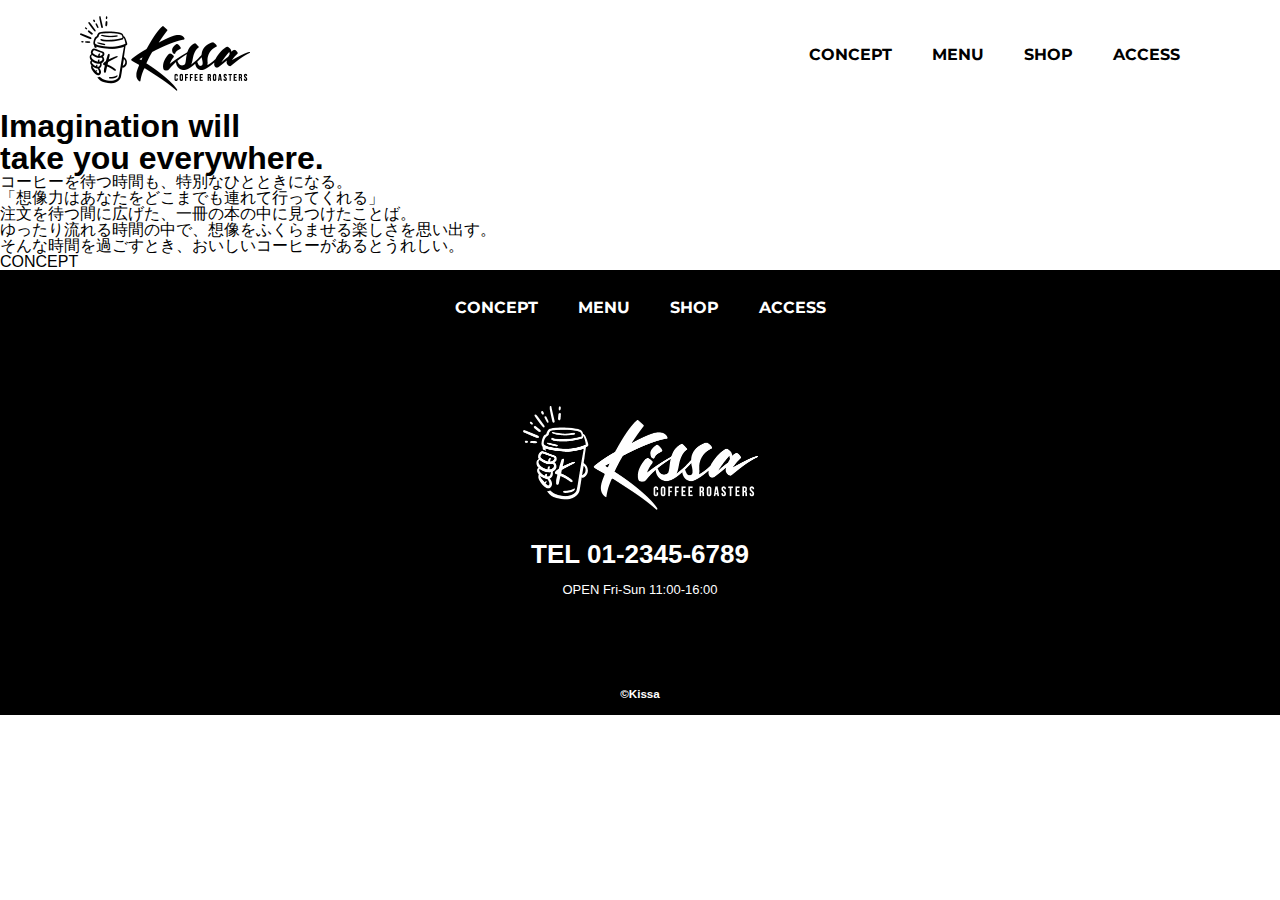
==== index.html @ 0927c1bd "6-2 フルスクリーンレイアウトのHTMLを書いてみよう" ====
<!DOCTYPE html>
<html lang="ja">

<head>
    <meta charset="UTF-8">
    <title>KISSA official website</title>
    <meta name="description" content="自家焙煎したこだわりのコーヒーと、思わず長居したくなるような居心地の良い空間を提供するカフェ「KISSA」のウェブサイトです。">
    <meta name="viewport" content="width=device-width, initial-scale=1.0">
    <script src="./js/toggle-menu.js"></script>
    <link href="./css/common.css" rel="stylesheet">
    <link href="./css/imdex.css" rel="stylesheet">
    <link rel="preconnect" href="https://fonts.googleapis.com">
    <link rel="preconnect" href="https://fonts.gstatic.com" crossorigin>
    <link href="https://fonts.googleapis.com/css2?family=Montserrat:wght@700&display=swap" rel="stylesheet">
</head>

<body>
    <header class="header">
        <div class="header-inner">
            <a class="header-logo" href="./index.html">
                <img src="./images/common/logo-header.png" alt="KISSA">
            </a>
            <button class="toggle-menu-button"></button>
            <div class="header-site-menu">
                <nav class="site-menu">
                    <ul>
                        <li><a href="./concept.html">CONCEPT</a></li>
                        <li><a href="./menu.html">MENU</a></li>
                        <li><a href="./shop.html">SHOP</a></li>
                        <li><a href="./access.html">ACCESS</a></li>
                    </ul>
                </nav>
            </div>
        </div>
    </header>

    <main class="main">
        <div class="first-view">
            <div class="first-view-text">
                <h1>Imagination will <br> take you everywhere.</h1>
                <p>コーヒーを待つ時間も、特別なひとときになる。</p>
            </div>
        </div>
        <div class="lead">
            「想像力はあなたをどこまでも連れて行ってくれる」<br>
            注文を待つ間に広げた、一冊の本の中に見つけたことば。<br>
            ゆったり流れる時間の中で、想像をふくらませる楽しさを思い出す。<br>
            そんな時間を過ごすとき、おいしいコーヒーがあるとうれしい。
        </div>
        <div class="link-button-area">
            <a class="link-button" href="./concept.html">CONCEPT</a>
        </div>
    </main>

    <footer class="footer">
        <nav class="site-menu">
            <ul>
                <li><a href="./concept.html">CONCEPT</a></li>
                <li><a href="./menu.html">MENU</a></li>
                <li><a href="./shop.html">SHOP</a></li>
                <li><a href="./access.html">ACCESS</a></li>
            </ul>
        </nav>
        <a class="footer-logo" href="./index.html">
            <img src="./images/common/logo-footer.png" alt="KISSA">
        </a>
        <p class="footer-tel">TEL 01-2345-6789</p>
        <p class="footer-time">OPEN Fri-Sun 11:00-16:00</p>
        <p class="copyright"><small>&copy;Kissa</small></p>
    </footer>
</body>

</html>
---- css/common.css ----
@charset "utf-8";

*,
::before,
::after {
    padding: 0;
    margin: 0;
    box-sizing: border-box;
}

ul,
ol {
    list-style: none;
}

a {
    color: inherit;
    text-decoration: none;
}

body {
    font-family: sans-serif;
    font-size: 16px;
    color: #000000;
    line-height: 1;
    background-color: #ffffff;
}

img {
    max-width: 100%;
}

.header-inner {
    max-width: 1200px;
    height: 110px;
    margin-left: auto;
    margin-right: auto;
    padding-left: 40px;
    padding-right: 40px;
    display: flex;
    justify-content: space-between;
    align-items: center;
}

.toggle-menu-button {
    display: none;
}

.header-logo {
    display: block;
    width: 170px;
}

.site-menu ul {
    display: flex;
}

.site-menu ul li {
    margin-left: 20px;
    margin-right: 20px;
}

.site-menu ul li a {
    font-family: 'Montserrat', sans-serif;
    font-weight: bold;
}

.footer {
    color: #ffffff;
    background-color: #000000;
    padding-top: 30px;
    padding-bottom: 15px;
    display: flex;
    flex-direction: column;
    align-items: center;
}

.footer-logo {
    display: block;
    width: 235px;
    margin-top: 90px;
}

.footer-tel {
    font-size: 26px;
    font-weight: bold;
    margin-top: 28px;
}

.footer-time {
    font-size: 13px;
    margin-top: 16px;
}

.copyright {
    font-size: 14px;
    font-weight: bold;
    margin-top: 90px;
}

@media (max-width: 800px) {
    .site-menu ul {
        display: block;
        text-align: center;
    }

    .site-menu li {
        margin-top: 20px;
    }

    .header {
        position: fixed;
        top: 0;
        left: 0;
        right: 0;
        background-color: #ffffff;
        height: 50px;
        z-index: 10;
        box-shadow: 0 3px 6px rgba(0, 0, 0, 0.1);
    }

    .header-inner {
        padding-left: 20px;
        padding-right: 20px;
        height: 100%;
        position: relative;
    }

    .header-logo {
        width: 100px;
    }

    .header-site-menu {
        position: absolute;
        top: 100%;
        left: 0;
        right: 0;
        color: #ffffff;
        background-color: #736E62;
        padding-top: 30px;
        padding-bottom: 50px;
        display: none;
    }

    .header-site-menu.is-show {
        display: block;
    }

    .toggle-menu-button {
        display: block;
        width: 44px;
        height: 34px;
        background-image: url(../images/common/icon-menu.png);
        background-size: 50%;
        background-position: center;
        background-color: transparent;
        background-repeat: no-repeat;
        border: none;
        border-radius: 0;
        outline: noe;
    }

    .main {
        padding-top: 50px;
    }

    .footer-logo {
        margin-top: 60px;
    }

    .footer-tel {
        font-size: 20px;
    }

    .copyright {
        margin-top: 50px;
    }
}
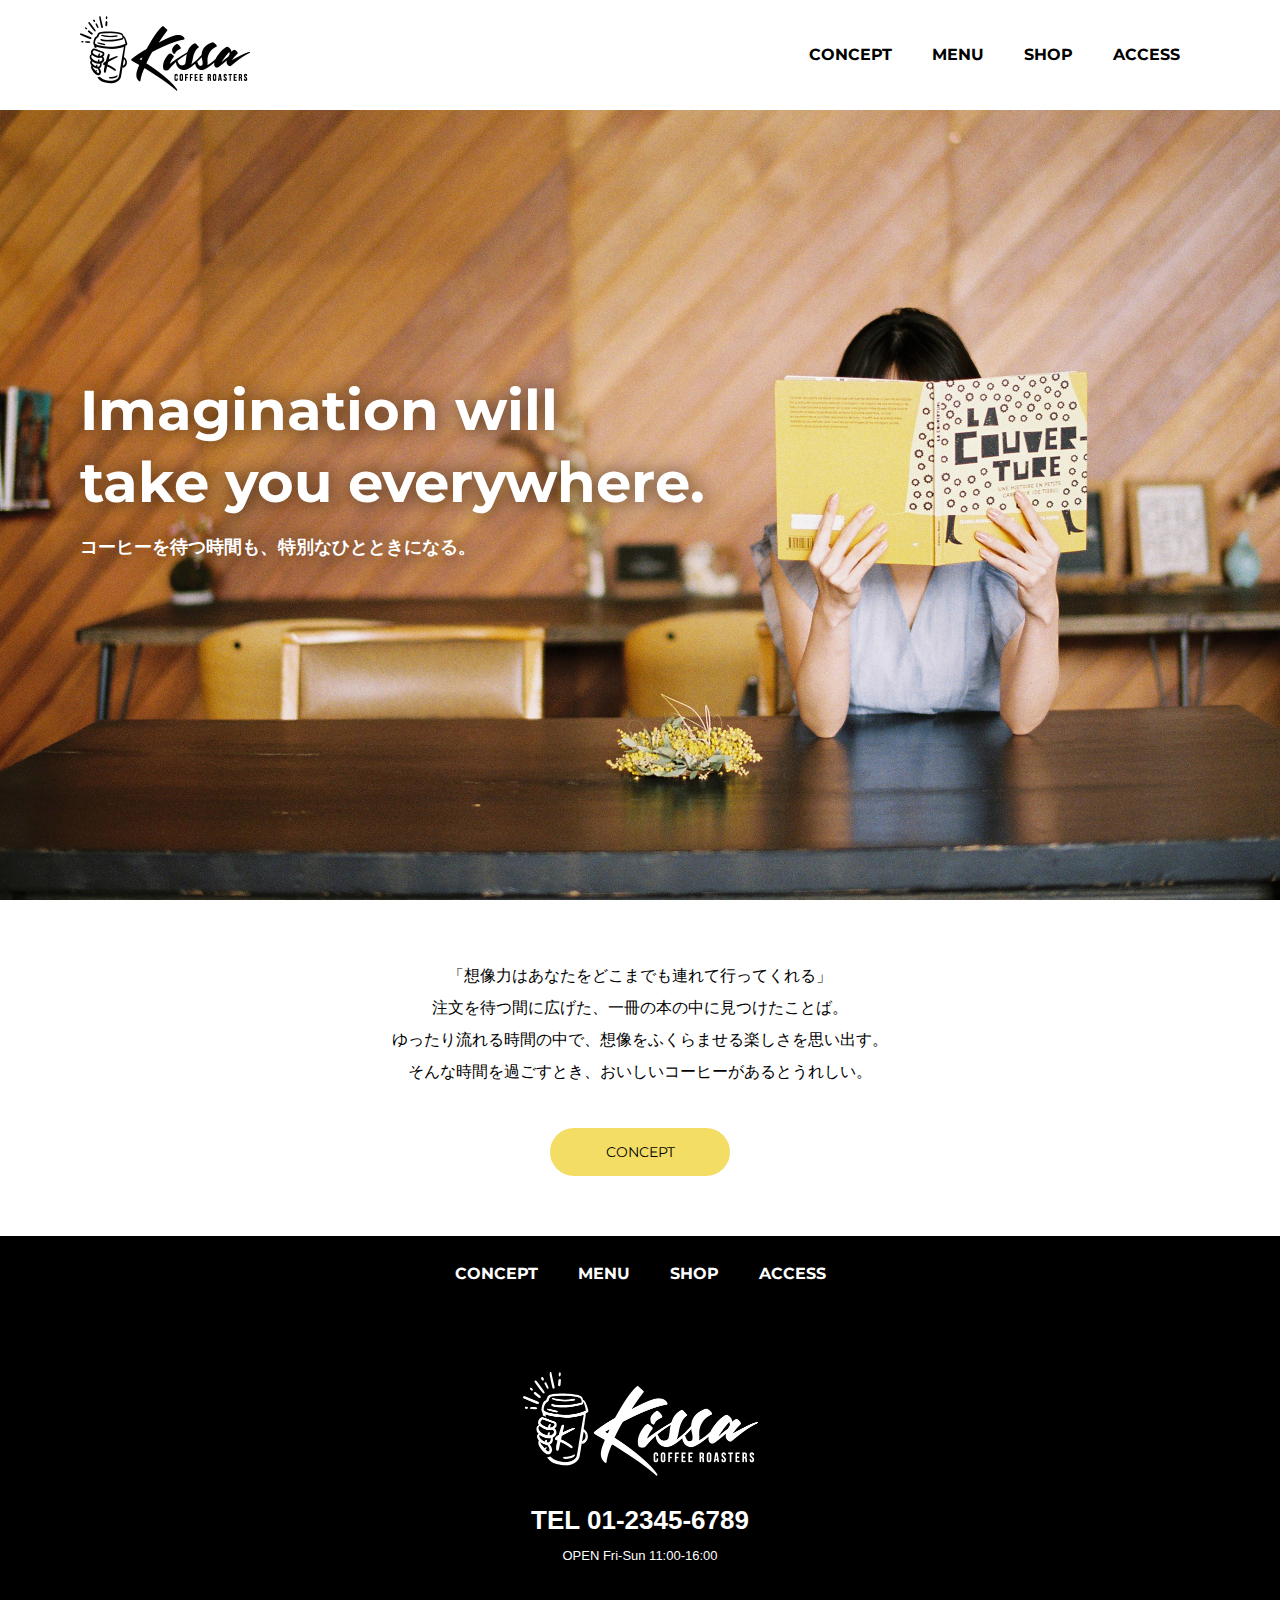
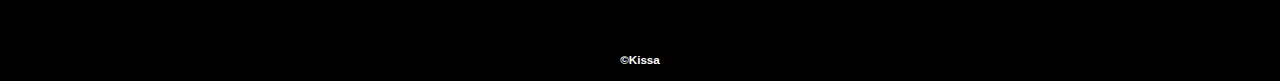
==== commit 42c34bef: "フルスクリーンレイアウトのCSSを書いてみよう" ====
--- a/index.html
+++ b/index.html
@@ -8,7 +8,7 @@
     <meta name="viewport" content="width=device-width, initial-scale=1.0">
     <script src="./js/toggle-menu.js"></script>
     <link href="./css/common.css" rel="stylesheet">
-    <link href="./css/imdex.css" rel="stylesheet">
+    <link href="./css/index.css" rel="stylesheet">
     <link rel="preconnect" href="https://fonts.googleapis.com">
     <link rel="preconnect" href="https://fonts.gstatic.com" crossorigin>
     <link href="https://fonts.googleapis.com/css2?family=Montserrat:wght@700&display=swap" rel="stylesheet">
@@ -42,13 +42,15 @@
             </div>
         </div>
         <div class="lead">
-            「想像力はあなたをどこまでも連れて行ってくれる」<br>
-            注文を待つ間に広げた、一冊の本の中に見つけたことば。<br>
-            ゆったり流れる時間の中で、想像をふくらませる楽しさを思い出す。<br>
-            そんな時間を過ごすとき、おいしいコーヒーがあるとうれしい。
-        </div>
-        <div class="link-button-area">
-            <a class="link-button" href="./concept.html">CONCEPT</a>
+            <p>
+                「想像力はあなたをどこまでも連れて行ってくれる」<br>
+                注文を待つ間に広げた、一冊の本の中に見つけたことば。<br>
+                ゆったり流れる時間の中で、想像をふくらませる楽しさを思い出す。<br>
+                そんな時間を過ごすとき、おいしいコーヒーがあるとうれしい。
+            </p>
+            <div class="link-button-area">
+                <a class="link-button" href="./concept.html">CONCEPT</a>
+            </div>
         </div>
     </main>
 
--- a/css/index.css
+++ b/css/index.css
@@ -0,0 +1,63 @@
+@charset "utf-8";
+
+.first-view {
+    height: calc(100vh - 110px);
+    background-image: url(../images/index/bg-main.jpg);
+    background-repeat: no-repeat;
+    background-position: center;
+    background-size: cover;
+    display: flex;
+    align-items: center;
+}
+
+.first-view-text {
+    width: 100%;
+    max-width: 1200px;
+    margin-left: auto;
+    margin-right: auto;
+    padding-left: 40px;
+    padding-bottom: 80px;
+    color: #fff;
+    font-weight: bold;
+    text-shadow: 1px 1px 20px #4b2c14;
+}
+
+.first-view-text h1 {
+    font-family: 'Montserrat', sans-serif;
+    font-size: 56px;
+    line-height: 72px;
+}
+
+.first-view-text p {
+    font-size: 18px;
+    margin-top: 20px;
+}
+
+.lead {
+    max-width: 1200px;
+    margin: 60px auto;
+}
+
+.lead p {
+    line-height: 2;
+    text-align: center;
+}
+
+.link-button-area {
+    text-align: center;
+    margin-top: 40px;
+}
+
+.link-button {
+    background-color: #f4dd64;
+    display: inline-block;
+    min-width: 180px;
+    line-height: 48px;
+    border-radius: 24px;
+    font-family: 'Montserrat', sans-serif;
+    font-size: 14px;
+}
+
+.link-button:hover {
+    background-color: #d8b500;
+}
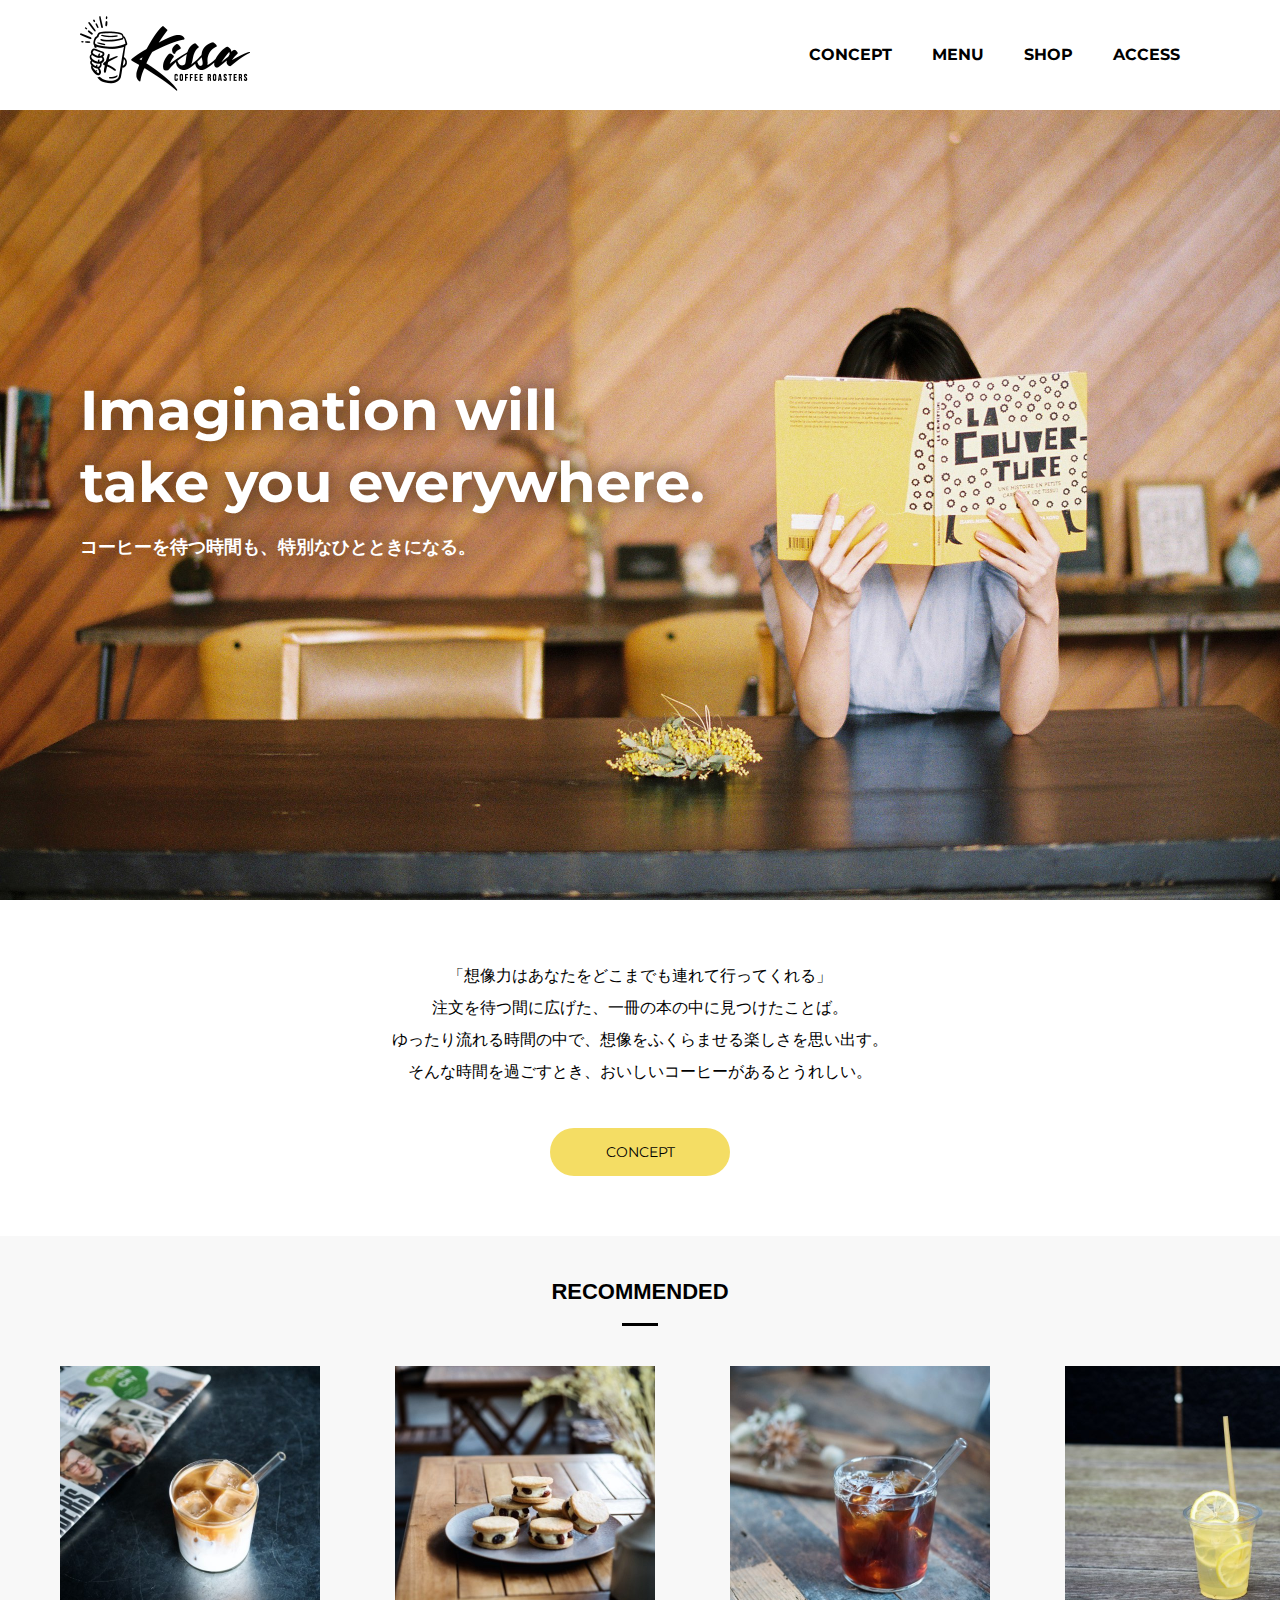
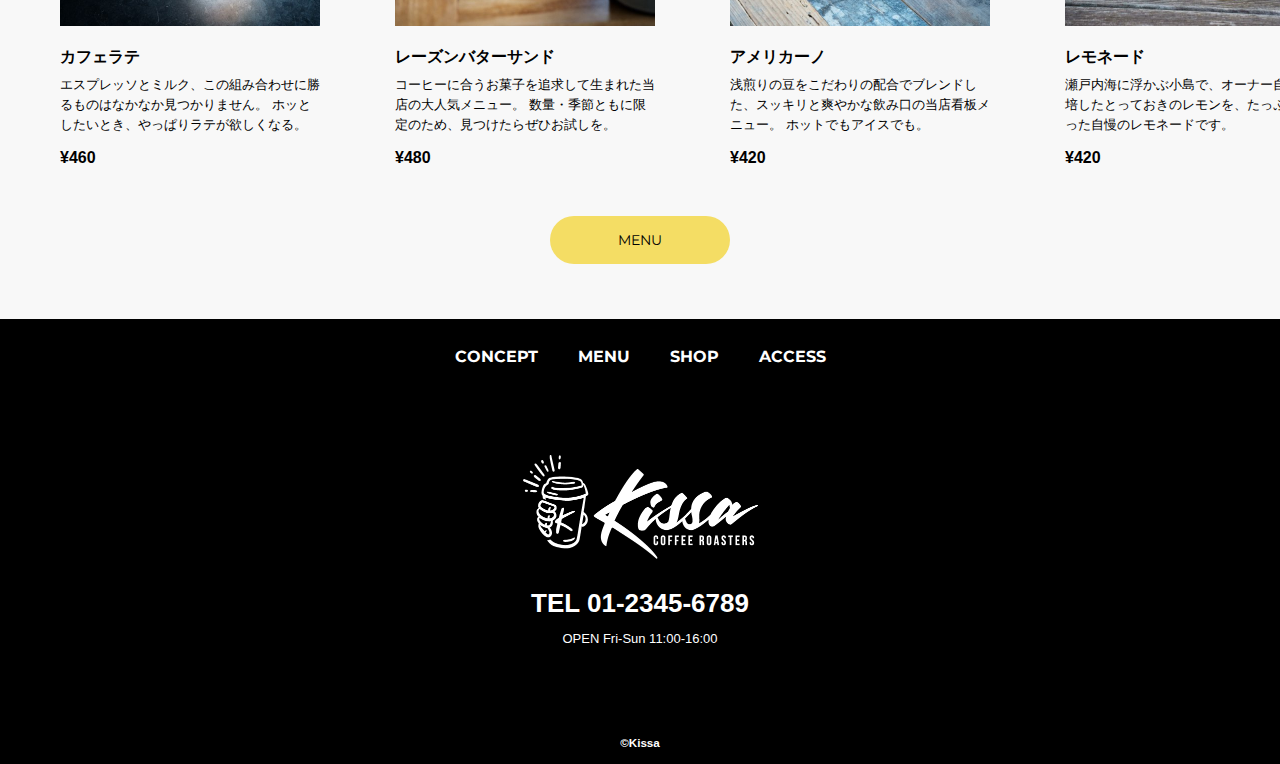
==== commit 7c8b046b: "7-2 フレックスボックスレイアウトのHTMLを書いてみよう" ====
--- a/index.html
+++ b/index.html
@@ -52,6 +52,68 @@
                 <a class="link-button" href="./concept.html">CONCEPT</a>
             </div>
         </div>
+        <div class="recommended">
+            <h2>RECOMMENDED</h2>
+            <ul class="item-list">
+                <li>
+                    <img src="./images/index/img-item01.jpg" alt="カフェラテの商品画像">
+                    <dl>
+                        <dt>カフェラテ</dt>
+                        <dd>
+                            エスプレッソとミルク、この組み合わせに勝るものはなかなか見つかりません。
+                            ホッとしたいとき、やっぱりラテが欲しくなる。
+                        </dd>
+                        <p class="price">¥460</p>
+                    </dl>
+                </li>
+                <li>
+                    <img src="./images/index/img-item02.jpg" alt="レーズンバターサンドの商品画像">
+                    <dl>
+                        <dt>レーズンバターサンド</dt>
+                        <dd>
+                            コーヒーに合うお菓子を追求して生まれた当店の大人気メニュー。
+                            数量・季節ともに限定のため、見つけたらぜひお試しを。
+                        </dd>
+                        <p class="price">¥480</p>
+                    </dl>
+                </li>
+                <li>
+                    <img src="./images/index/img-item03.jpg" alt="アメリカーノの商品画像">
+                    <dl>
+                        <dt>アメリカーノ</dt>
+                        <dd>
+                            浅煎りの豆をこだわりの配合でブレンドした、スッキリと爽やかな飲み口の当店看板メニュー。
+                            ホットでもアイスでも。
+                        </dd>
+                        <p class="price">¥420</p>
+                    </dl>
+                </li>
+                <li>
+                    <img src="./images/index/img-item04.jpg" alt="レモネードの商品画像">
+                    <dl>
+                        <dt>レモネード</dt>
+                        <dd>
+                            瀬戸内海に浮かぶ小島で、オーナー自らが栽培したとっておきのレモンを、たっぷりと使った自慢のレモネードです。
+                        </dd>
+                        <p class="price">¥420</p>
+                    </dl>
+                </li>
+                <li>
+                    <img src="./images/index/img-item05.jpg" alt="ホットドッグ - チリの商品画像">
+                    <dl>
+                        <dt>ホットドッグ - チリ</dt>
+                        <dd>
+                            ちょっと小腹が空いたとき、あると嬉しいホットドッグ。
+                            特製チリソースとチーズをかければ、もう言葉はいりません。
+                        </dd>
+                        <p class="price">¥540</p>
+                    </dl>
+                </li>
+            </ul>
+            <div class="link-button-area">
+                <a class="link-button" href="./menu.html">MENU</a>
+            </div>
+        </div>
     </main>
 
     <footer class="footer">
--- a/css/index.css
+++ b/css/index.css
@@ -61,3 +61,97 @@
 .link-button:hover {
     background-color: #d8b500;
 }
+
+.recommended {
+    background-color: #f8f8f8;
+    padding-top: 45px;
+    padding-bottom: 55px;
+}
+
+.recommended h2 {
+    font-size: 22px;
+    font-weight: bold;
+    text-align: center;
+}
+
+.recommended h2::after {
+    content: '';
+    display: block;
+    width: 36px;
+    height: 3px;
+    background-color: #000;
+    margin-top: 20px;
+    margin-left: auto;
+    margin-right: auto;
+}
+
+.item-list {
+    display: flex;
+    padding-top: 40px;
+    padding-bottom: 10px;
+    padding-left: 60px;
+    padding-right: 60px;
+    overflow: scroll;
+}
+
+.item-list li {
+    flex-shrink: 0;
+    width: 260px;
+    margin-left: 75px;
+}
+
+.item-list li:first-child {
+    margin-left: 0;
+}
+
+.item-list dl {
+    margin-top: 20px;
+}
+
+.item-list dt {
+    font-weight: bold;
+}
+
+.item-list dd {
+    font-size: 13px;
+    line-height: 20px;
+    margin-top: 10px;
+}
+
+.item-list .price {
+    font-weight: bold;
+    margin-top: 15px;
+}
+
+@media (max-width: 800px) {
+    .first-view {
+        height: calc(100vh - 50px);
+        background-image: url(../images/index/bg-main-sp.jpg);
+        align-items: flex-start;
+    }
+
+    .first-view-text {
+        padding-top: 60px;
+        padding-left: 20px;
+    }
+
+    .first-view-text h1 {
+        font-size: 36px;
+        line-height: 48px;
+    }
+
+    .first-view-text p {
+        font-size: 14px;
+        margin-top: 15px;
+    }
+
+    .lead {
+        padding-left: 20px;
+        padding-right: 20px;
+    }
+
+    .lead p {
+        text-align: left;
+
+    }
+}
